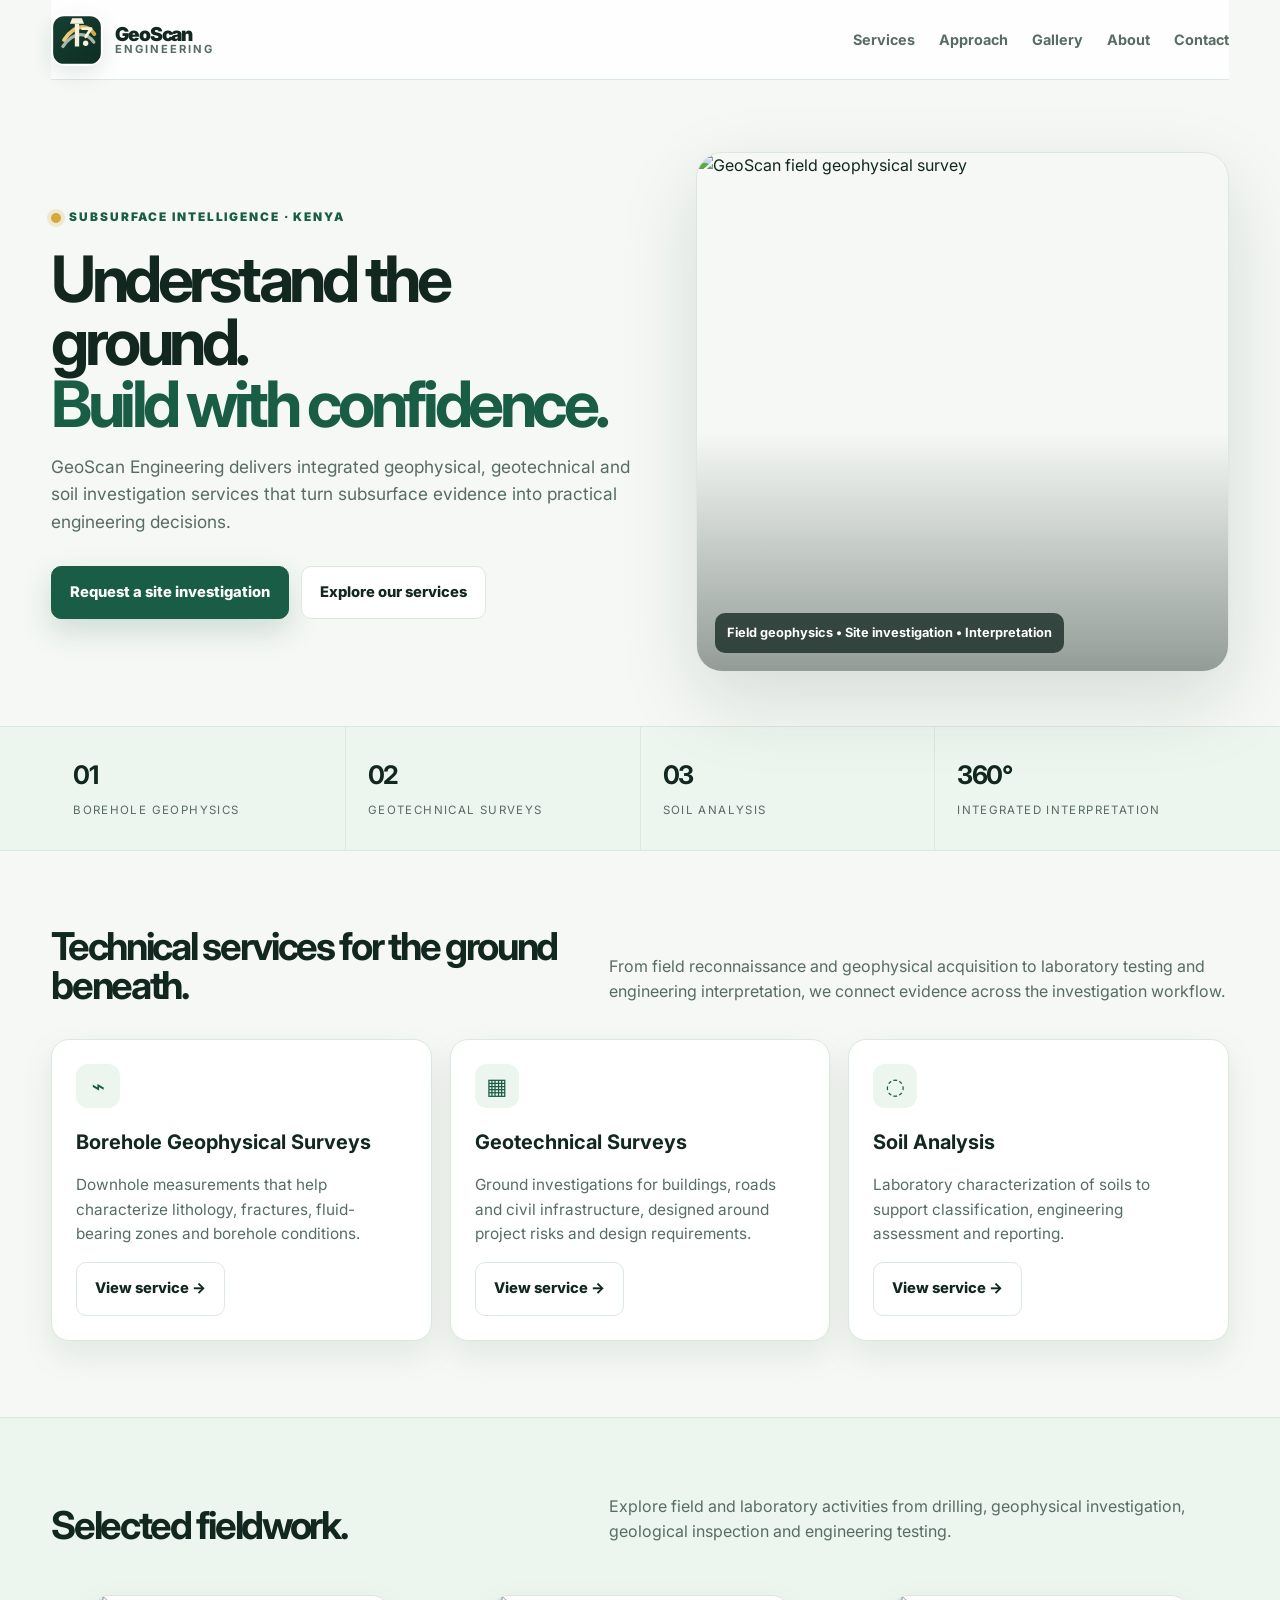
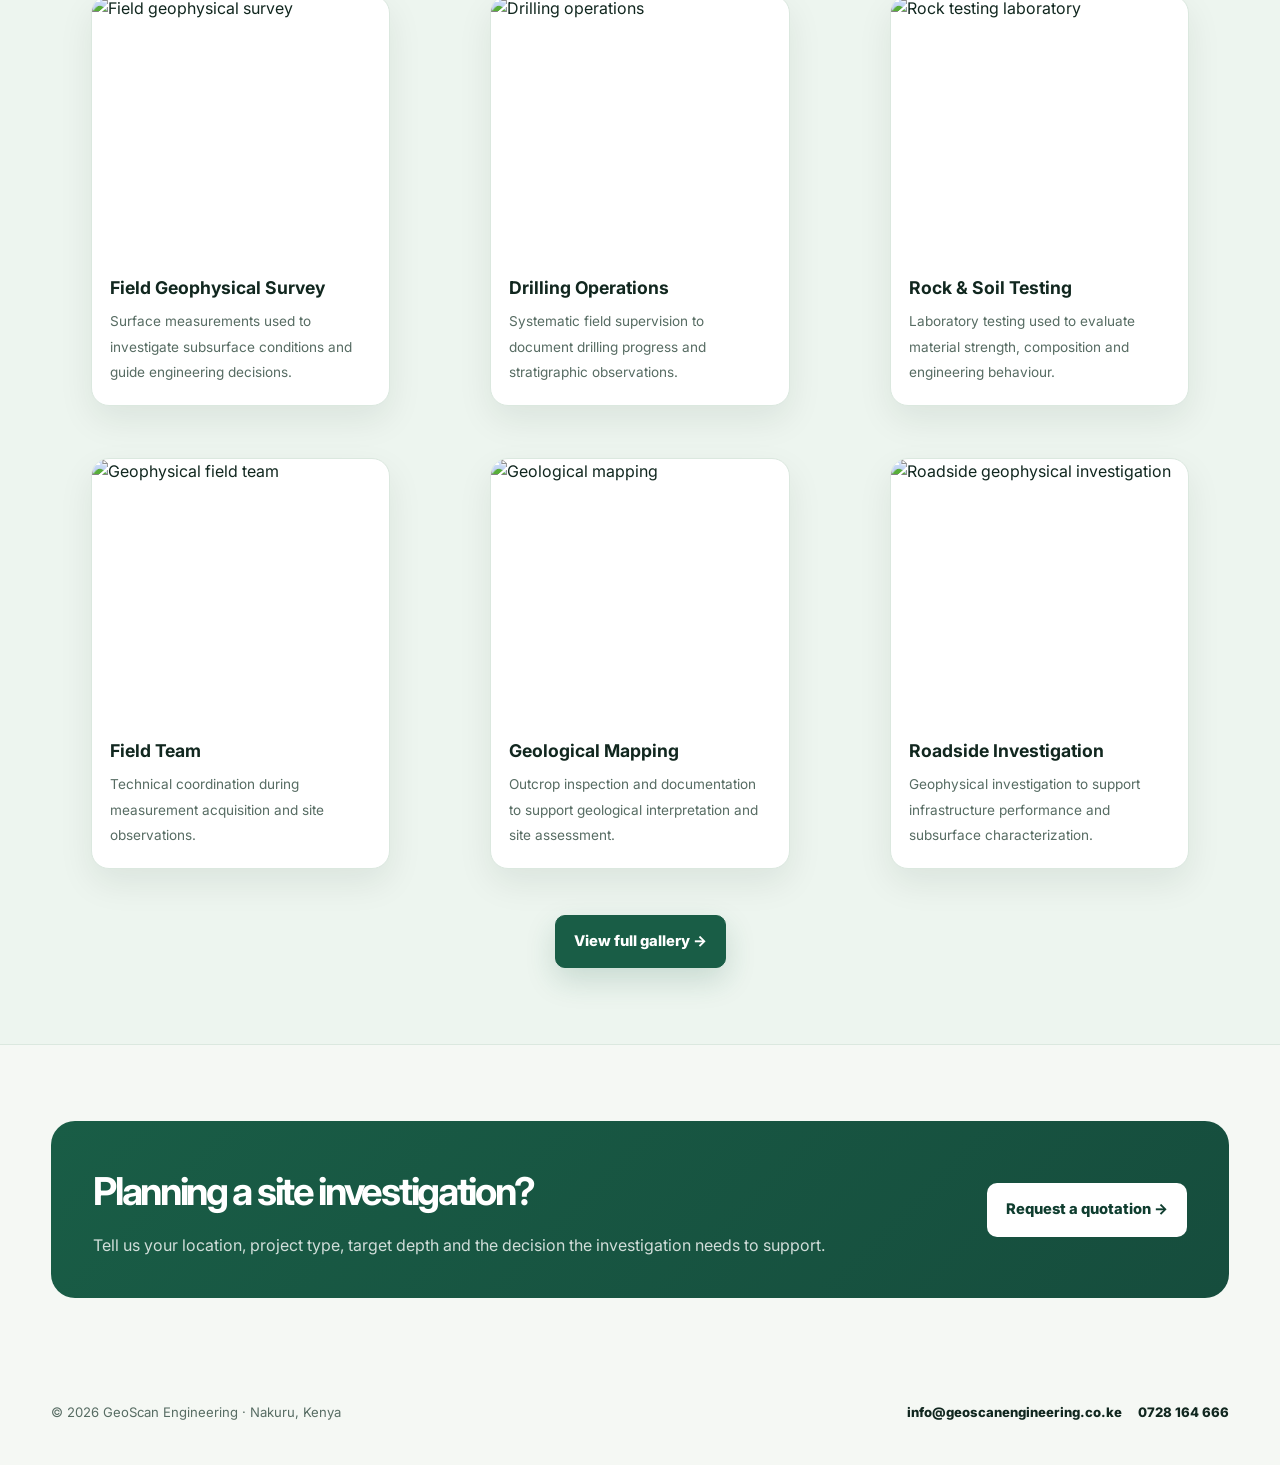
==== index.html @ 9a78da8c "Create GeoScan Engineering static site and Cloudflare-ready assets using the provided site structure" ====
<!doctype html>
<html lang="en">
  <head>
    <meta charset="utf-8" />
    <meta name="viewport" content="width=device-width, initial-scale=1" />
    <meta name="description" content="GeoScan Engineering provides geophysical, geotechnical and soil investigation services across Kenya." />
    <title>GeoScan Engineering | Nakuru, Kenya</title>
    <link rel="icon" type="image/svg+xml" href="assets/favicon.svg" />
    <link rel="stylesheet" href="style.css" />
  </head>
  <body>
    <header class="container nav">
      <a class="brand" href="index.html" aria-label="GeoScan Engineering home">
        <img class="brand-mark" src="assets/logo-mark.svg" alt="GeoScan Engineering" />
        <div class="brand-text">
          <span class="brand-name">GeoScan</span>
          <span class="brand-sub">Engineering</span>
        </div>
      </a>
      <nav class="links" aria-label="Main navigation">
        <a href="services.html">Services</a>
        <a href="approach.html">Approach</a>
        <a href="gallery.html">Gallery</a>
        <a href="about.html">About</a>
        <a href="contact.html">Contact</a>
      </nav>
    </header>

    <main>
      <section class="container hero">
        <div class="hero-copy">
          <div class="eyebrow"><span class="dot"></span> Subsurface intelligence · Kenya</div>
          <h1>Understand the ground.<br /><span>Build with confidence.</span></h1>
          <p class="lead">GeoScan Engineering delivers integrated geophysical, geotechnical and soil investigation services that turn subsurface evidence into practical engineering decisions.</p>
          <div class="actions">
            <a class="btn primary" href="contact.html">Request a site investigation</a>
            <a class="btn secondary" href="services.html">Explore our services</a>
          </div>
        </div>

        <div class="hero-photo">
          <img src="images/terrain-survey.svg" alt="GeoScan field geophysical survey" />
          <div class="hero-label">Field geophysics • Site investigation • Interpretation</div>
        </div>
      </section>

      <div class="band">
        <div class="container metrics">
          <div class="metric"><strong>01</strong><span>Borehole geophysics</span></div>
          <div class="metric"><strong>02</strong><span>Geotechnical surveys</span></div>
          <div class="metric"><strong>03</strong><span>Soil analysis</span></div>
          <div class="metric"><strong>360°</strong><span>Integrated interpretation</span></div>
        </div>
      </div>

      <section class="container">
        <div class="section-head">
          <h2>Technical services for the ground beneath.</h2>
          <p>From field reconnaissance and geophysical acquisition to laboratory testing and engineering interpretation, we connect evidence across the investigation workflow.</p>
        </div>
        <div class="cards">
          <article class="card">
            <div class="icon">⌁</div>
            <h3>Borehole Geophysical Surveys</h3>
            <p>Downhole measurements that help characterize lithology, fractures, fluid-bearing zones and borehole conditions.</p>
            <a class="btn secondary" href="services.html">View service →</a>
          </article>

          <article class="card">
            <div class="icon">▦</div>
            <h3>Geotechnical Surveys</h3>
            <p>Ground investigations for buildings, roads and civil infrastructure, designed around project risks and design requirements.</p>
            <a class="btn secondary" href="services.html">View service →</a>
          </article>

          <article class="card">
            <div class="icon">◌</div>
            <h3>Soil Analysis</h3>
            <p>Laboratory characterization of soils to support classification, engineering assessment and reporting.</p>
            <a class="btn secondary" href="services.html">View service →</a>
          </article>
        </div>
      </section>

      <section class="band">
        <div class="container">
          <div class="section-head">
            <h2>Selected fieldwork.</h2>
            <p>Explore field and laboratory activities from drilling, geophysical investigation, geological inspection and engineering testing.</p>
          </div>

          <div class="gallery-grid">
            <figure class="gallery-card">
              <img src="images/terrain-survey.svg" alt="Field geophysical survey" loading="lazy" />
              <figcaption>
                <strong>Field Geophysical Survey</strong>
                <span>Surface measurements used to investigate subsurface conditions and guide engineering decisions.</span>
              </figcaption>
            </figure>

            <figure class="gallery-card">
              <img src="images/drilling-rig.svg" alt="Drilling operations" loading="lazy" />
              <figcaption>
                <strong>Drilling Operations</strong>
                <span>Systematic field supervision to document drilling progress and stratigraphic observations.</span>
              </figcaption>
            </figure>

            <figure class="gallery-card">
              <img src="images/lab-test.svg" alt="Rock testing laboratory" loading="lazy" />
              <figcaption>
                <strong>Rock & Soil Testing</strong>
                <span>Laboratory testing used to evaluate material strength, composition and engineering behaviour.</span>
              </figcaption>
            </figure>

            <figure class="gallery-card">
              <img src="images/field-team.svg" alt="Geophysical field team" loading="lazy" />
              <figcaption>
                <strong>Field Team</strong>
                <span>Technical coordination during measurement acquisition and site observations.</span>
              </figcaption>
            </figure>

            <figure class="gallery-card">
              <img src="images/geological-mapping.svg" alt="Geological mapping" loading="lazy" />
              <figcaption>
                <strong>Geological Mapping</strong>
                <span>Outcrop inspection and documentation to support geological interpretation and site assessment.</span>
              </figcaption>
            </figure>

            <figure class="gallery-card">
              <img src="images/road-investigation.svg" alt="Roadside geophysical investigation" loading="lazy" />
              <figcaption>
                <strong>Roadside Investigation</strong>
                <span>Geophysical investigation to support infrastructure performance and subsurface characterization.</span>
              </figcaption>
            </figure>
          </div>

          <div class="actions center">
            <a class="btn primary" href="gallery.html">View full gallery →</a>
          </div>
        </div>
      </section>

      <section class="container">
        <div class="cta">
          <div>
            <h2>Planning a site investigation?</h2>
            <p>Tell us your location, project type, target depth and the decision the investigation needs to support.</p>
          </div>
          <a class="btn light" href="mailto:info@geoscanengineering.co.ke">Request a quotation →</a>
        </div>
      </section>
    </main>

    <footer class="container footer">
      <div>© 2026 GeoScan Engineering · Nakuru, Kenya</div>
      <div class="contact">
        <a href="mailto:info@geoscanengineering.co.ke">info@geoscanengineering.co.ke</a>
        <a href="tel:+254728164666">0728 164 666</a>
      </div>
    </footer>
  </body>
</html>
---- style.css ----
@import url('https://fonts.googleapis.com/css2?family=Inter:wght@400;500;600;700;800;900&display=swap');

:root {
  --bg: #f5f8f4;
  --surface: #ffffff;
  --surface-2: #edf5ef;
  --text: #11271f;
  --muted: #576c63;
  --line: #dbe8df;
  --accent: #195d46;
  --accent-dark: #0f3d2f;
  --accent-soft: #dfeedc;
  --gold: #d7a93c;
  --shadow: rgba(17, 39, 31, 0.08);
}

* { box-sizing: border-box; }
html { scroll-behavior: smooth; }
body {
  margin: 0;
  background: var(--bg);
  color: var(--text);
  font-family: 'Inter', ui-sans-serif, system-ui, -apple-system, BlinkMacSystemFont, 'Segoe UI', sans-serif;
  line-height: 1.6;
}

a { color: inherit; }
img { max-width: 100%; display: block; }

.container {
  width: min(1180px, 92%);
  margin: 0 auto;
}

.nav {
  min-height: 80px;
  display: flex;
  align-items: center;
  justify-content: space-between;
  gap: 20px;
  border-bottom: 1px solid var(--line);
  background: rgba(255, 255, 255, 0.85);
  backdrop-filter: blur(12px);
  position: sticky;
  top: 0;
  z-index: 20;
}

.brand {
  display: inline-flex;
  align-items: center;
  gap: 12px;
  text-decoration: none;
}

.brand-mark {
  width: 52px;
  height: 52px;
  border-radius: 14px;
  box-shadow: 0 8px 20px rgba(25, 93, 70, 0.12);
}

.brand-text {
  display: flex;
  flex-direction: column;
  line-height: 1.05;
}

.brand-name {
  font-size: 1.2rem;
  font-weight: 900;
  letter-spacing: -0.06em;
}

.brand-sub {
  font-size: 0.7rem;
  font-weight: 700;
  letter-spacing: 0.18em;
  text-transform: uppercase;
  color: var(--muted);
}

.links {
  display: flex;
  flex-wrap: wrap;
  gap: 24px;
  align-items: center;
}

.links a {
  color: var(--muted);
  text-decoration: none;
  font-size: 0.9rem;
  font-weight: 700;
  transition: color 0.18s ease;
}

.links a:hover,
.links a.active {
  color: var(--accent);
}

.hero,
.page-hero {
  display: grid;
  align-items: center;
  min-height: 620px;
  padding: 72px 0 54px;
}

.hero {
  grid-template-columns: 1.05fr 0.95fr;
  gap: 56px;
}

.page-hero {
  padding-bottom: 20px;
  min-height: auto;
}

.eyebrow {
  display: inline-flex;
  align-items: center;
  gap: 8px;
  color: var(--accent);
  font-size: 0.74rem;
  font-weight: 900;
  letter-spacing: 0.16em;
  text-transform: uppercase;
}

.dot {
  width: 10px;
  height: 10px;
  border-radius: 50%;
  background: var(--gold);
  box-shadow: 0 0 0 4px rgba(215, 169, 60, 0.2);
}

h1 {
  margin: 18px 0 18px;
  font-size: clamp(2.8rem, 5vw, 5rem);
  line-height: 0.97;
  letter-spacing: -0.07em;
  max-width: 760px;
}

h1 span {
  color: var(--accent);
}

.lead,
.page-hero p {
  color: var(--muted);
  font-size: 1.08rem;
  max-width: 700px;
}

.actions {
  display: flex;
  flex-wrap: wrap;
  gap: 12px;
  margin-top: 30px;
}

.center {
  justify-content: center;
}

.btn {
  display: inline-flex;
  align-items: center;
  justify-content: center;
  padding: 14px 18px;
  border-radius: 10px;
  text-decoration: none;
  font-size: 0.92rem;
  font-weight: 800;
  border: 1px solid var(--line);
  transition: transform 0.18s ease, box-shadow 0.18s ease;
}

.btn:hover {
  transform: translateY(-1px);
}

.btn.primary {
  background: var(--accent);
  color: white;
  border-color: var(--accent);
  box-shadow: 0 12px 30px rgba(25, 93, 70, 0.18);
}

.btn.secondary {
  background: var(--surface);
  color: var(--text);
}

.btn.light {
  background: #fff;
  color: var(--accent-dark);
  border-color: rgba(255,255,255,0.3);
}

.hero-photo {
  position: relative;
  min-height: 520px;
  border-radius: 26px;
  overflow: hidden;
  border: 1px solid var(--line);
  box-shadow: 0 28px 80px rgba(17, 39, 31, 0.13);
}

.hero-photo img {
  width: 100%;
  height: 100%;
  object-fit: cover;
}

.hero-photo::after {
  content: "";
  position: absolute;
  inset: 0;
  background: linear-gradient(180deg, transparent 54%, rgba(11, 30, 24, 0.42));
}

.hero-label {
  position: absolute;
  left: 18px;
  bottom: 18px;
  z-index: 1;
  background: rgba(11, 30, 24, 0.72);
  color: white;
  padding: 10px 12px;
  border-radius: 10px;
  font-size: 0.8rem;
  font-weight: 700;
}

.band {
  background: var(--surface-2);
  border-top: 1px solid var(--line);
  border-bottom: 1px solid var(--line);
}

.metrics {
  display: grid;
  grid-template-columns: repeat(4, minmax(0, 1fr));
  gap: 1px;
  background: var(--line);
}

.metric {
  background: var(--surface-2);
  padding: 28px 22px;
}

.metric strong {
  display: block;
  font-size: clamp(1.5rem, 2vw, 2rem);
  letter-spacing: -0.06em;
}

.metric span {
  color: var(--muted);
  font-size: 0.72rem;
  letter-spacing: 0.12em;
  text-transform: uppercase;
}

section {
  padding: 76px 0;
}

.section-head {
  display: flex;
  justify-content: space-between;
  align-items: end;
  gap: 30px;
  margin-bottom: 34px;
}

.section-head h2 {
  margin: 0;
  font-size: clamp(2rem, 3vw, 3rem);
  line-height: 1.02;
  letter-spacing: -0.06em;
}

.section-head p {
  margin: 0;
  max-width: 620px;
  color: var(--muted);
}

.cards {
  display: grid;
  grid-template-columns: repeat(3, minmax(0, 1fr));
  gap: 18px;
}

.card {
  background: var(--surface);
  border: 1px solid var(--line);
  border-radius: 18px;
  padding: 24px;
  box-shadow: 0 14px 35px var(--shadow);
}

.card h3 {
  margin: 0 0 10px;
  font-size: 1.25rem;
}

.card p,
.card li {
  color: var(--muted);
  font-size: 0.96rem;
}

.card ul {
  margin: 14px 0 0;
  padding-left: 18px;
}

.card li + li {
  margin-top: 8px;
}

.icon {
  width: 44px;
  height: 44px;
  border-radius: 12px;
  display: grid;
  place-items: center;
  background: var(--surface-2);
  color: var(--accent);
  font-size: 1.4rem;
  font-weight: 900;
  margin-bottom: 18px;
}

.process {
  display: grid;
  grid-template-columns: repeat(4, minmax(0, 1fr));
  gap: 18px;
}

.four-wide {
  grid-template-columns: repeat(4, minmax(0, 1fr));
}

.step {
  border-top: 2px solid var(--accent);
  padding-top: 16px;
}

.step b {
  color: var(--accent);
  font-size: 0.76rem;
  letter-spacing: 0.12em;
}

.step h4 {
  margin: 10px 0 8px;
  font-size: 1.2rem;
}

.step p {
  margin: 0;
  color: var(--muted);
  font-size: 0.92rem;
}

.gallery-grid {
  display: grid;
  grid-template-columns: repeat(3, minmax(0, 1fr));
  gap: 20px;
}

.gallery-card {
  background: var(--surface);
  border: 1px solid var(--line);
  border-radius: 18px;
  overflow: hidden;
  box-shadow: 0 14px 35px var(--shadow);
}

.gallery-card img {
  width: 100%;
  height: 260px;
  object-fit: cover;
}

.gallery-card figcaption {
  padding: 18px 18px 20px;
}

.gallery-card strong {
  display: block;
  margin-bottom: 6px;
  font-size: 1.1rem;
}

.gallery-card span {
  color: var(--muted);
  font-size: 0.85rem;
}

.cta {
  background: linear-gradient(135deg, var(--accent) 0%, #164d3d 100%);
  color: white;
  border-radius: 24px;
  padding: 40px 42px;
  display: flex;
  align-items: center;
  justify-content: space-between;
  gap: 30px;
}

.cta h2 {
  margin: 0;
  font-size: clamp(2rem, 3vw, 3rem);
  letter-spacing: -0.06em;
}

.cta p {
  margin: 10px 0 0;
  color: rgba(255,255,255,0.8);
}

.footer {
  display: flex;
  align-items: center;
  justify-content: space-between;
  gap: 20px;
  padding: 28px 0 42px;
  color: var(--muted);
  font-size: 0.82rem;
}

.contact {
  display: flex;
  flex-wrap: wrap;
  gap: 16px;
}

.contact a {
  text-decoration: none;
  color: var(--text);
  font-weight: 800;
}

.page-hero h1 {
  font-size: clamp(2.5rem, 4.4vw, 4.5rem);
}

.slideshow {
  background: var(--surface);
  border: 1px solid var(--line);
  border-radius: 24px;
  padding: 18px;
  box-shadow: 0 18px 55px rgba(17, 39, 31, 0.08);
}

.slide-frame {
  position: relative;
  overflow: hidden;
  border-radius: 20px;
  background: var(--surface-2);
  min-height: 520px;
}

.slide-frame img {
  width: 100%;
  height: 620px;
  object-fit: cover;
  transition: opacity 0.45s ease, transform 0.6s ease;
}

.slide-frame.fade img {
  opacity: 0.14;
  transform: scale(1.02);
}

.slide-caption {
  text-align: center;
  padding: 20px 8px 8px;
}

.slide-caption h2 {
  margin: 0 0 8px;
  font-size: clamp(1.7rem, 2.6vw, 2.3rem);
  letter-spacing: -0.05em;
}

.slide-caption p {
  margin: 0 auto;
  max-width: 800px;
  color: var(--muted);
}

.slide-controls {
  display: flex;
  justify-content: center;
  gap: 12px;
  margin-top: 18px;
}

.circle-btn {
  width: 46px;
  height: 46px;
  border: 1px solid var(--line);
  border-radius: 999px;
  background: var(--surface);
  cursor: pointer;
  font-size: 1.2rem;
}

.circle-btn:hover {
  border-color: var(--accent);
  color: var(--accent);
}

.dots {
  display: flex;
  justify-content: center;
  gap: 8px;
  margin-top: 16px;
}

.dotnav {
  width: 9px;
  height: 9px;
  border: 0;
  padding: 0;
  background: #bfd1c7;
  border-radius: 50%;
  cursor: pointer;
}

.dotnav.active {
  background: var(--accent);
  transform: scale(1.2);
}

.contact-cards .card {
  display: flex;
  flex-direction: column;
  justify-content: center;
}

@media (max-width: 900px) {
  .hero {
    grid-template-columns: 1fr;
  }

  .cards,
  .gallery-grid,
  .process,
  .metrics {
    grid-template-columns: repeat(2, minmax(0, 1fr));
  }

  .section-head {
    display: block;
  }

  .section-head p {
    margin-top: 12px;
  }
}

@media (max-width: 650px) {
  .links {
    display: none;
  }

  .hero,
  .page-hero,
  section {
    padding-top: 48px;
  }

  .cards,
  .gallery-grid,
  .process,
  .metrics {
    grid-template-columns: 1fr;
  }

  .cta {
    display: block;
  }

  .cta .btn {
    margin-top: 20px;
  }

  .footer {
    display: block;
  }

  .contact {
    margin-top: 10px;
  }

  .slide-frame img {
    height: 440px;
  }
}
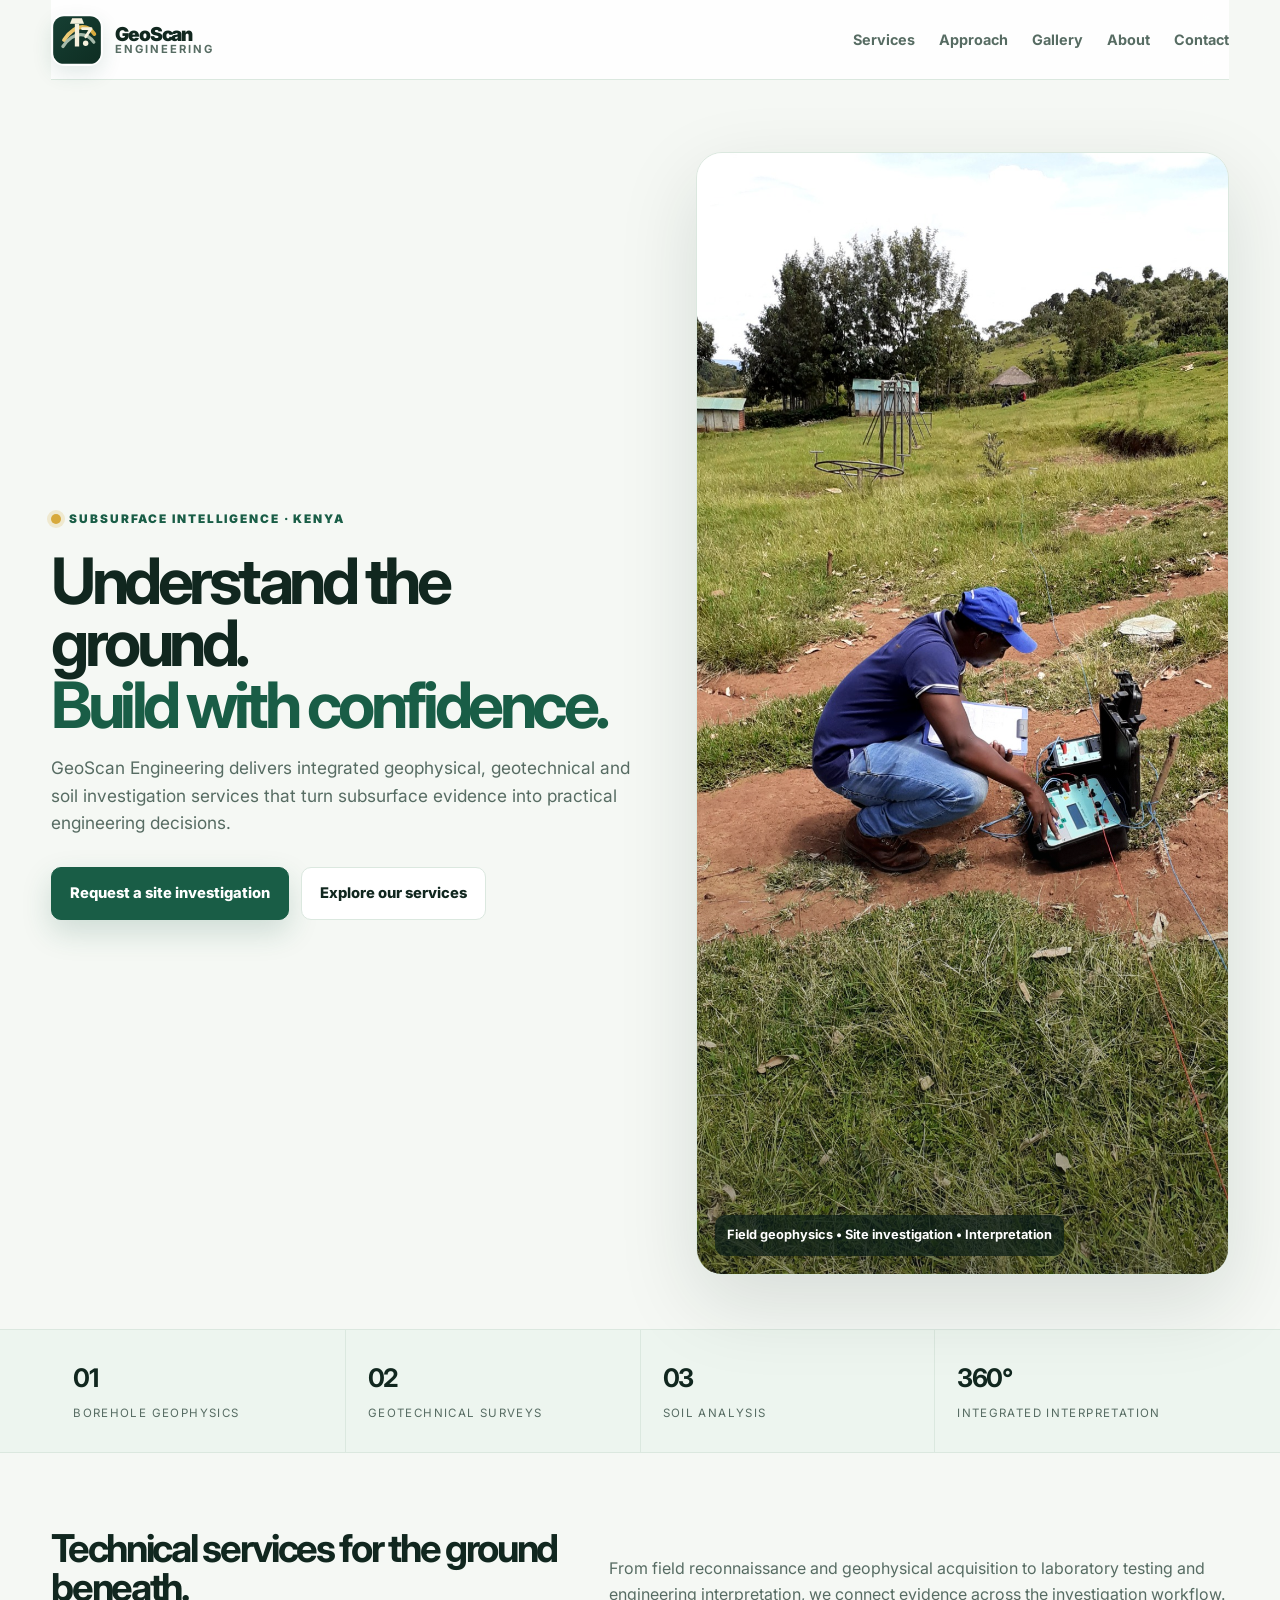
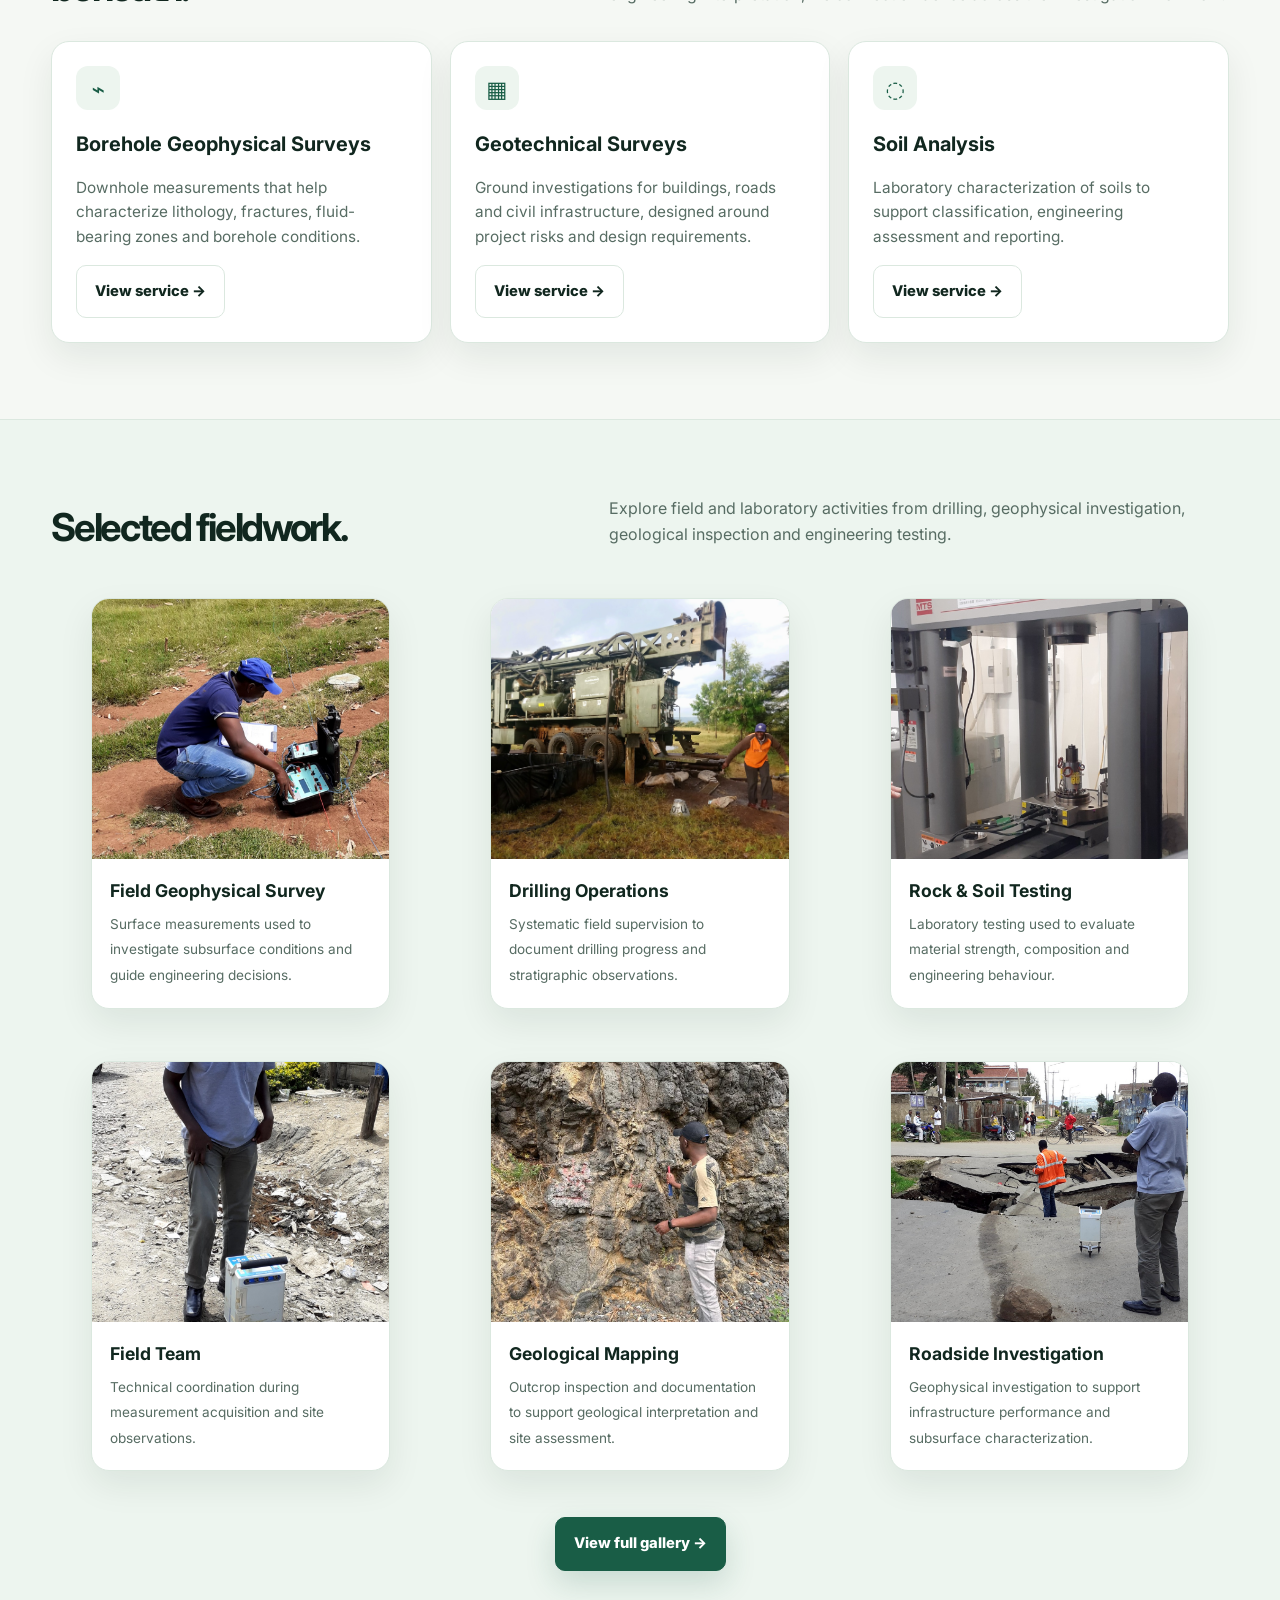
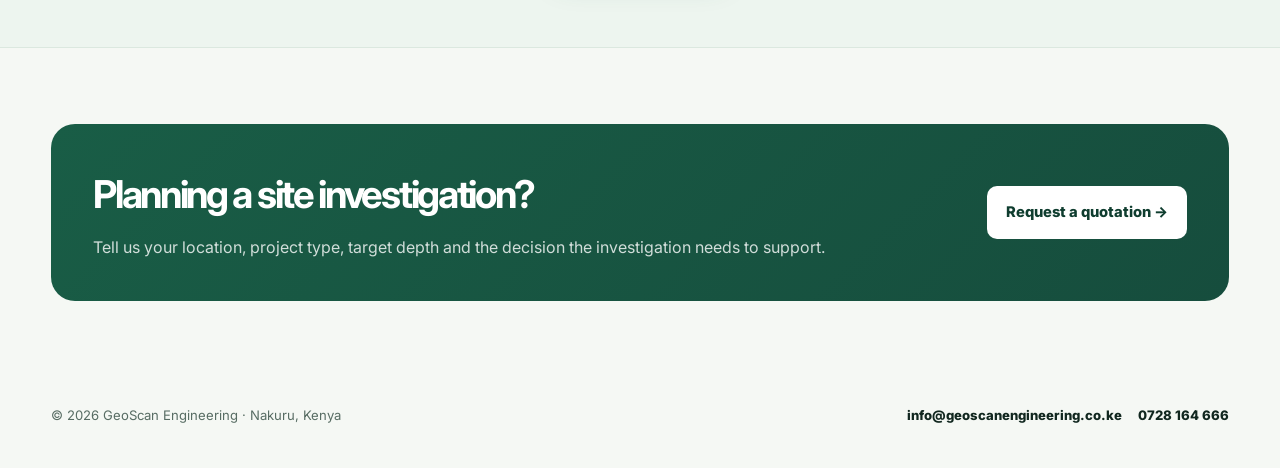
==== commit 7d4f4f27: "Fix homepage image paths to use existing repository assets" ====
--- a/index.html
+++ b/index.html
@@ -39,7 +39,7 @@
         </div>
 
         <div class="hero-photo">
-          <img src="images/terrain-survey.svg" alt="GeoScan field geophysical survey" />
+          <img src="field-geophysical-survey.jpg" alt="GeoScan field geophysical survey" />
           <div class="hero-label">Field geophysics • Site investigation • Interpretation</div>
         </div>
       </section>
@@ -91,7 +91,7 @@
 
           <div class="gallery-grid">
             <figure class="gallery-card">
-              <img src="images/terrain-survey.svg" alt="Field geophysical survey" loading="lazy" />
+              <img src="field-geophysical-survey.jpg" alt="Field geophysical survey" loading="lazy" />
               <figcaption>
                 <strong>Field Geophysical Survey</strong>
                 <span>Surface measurements used to investigate subsurface conditions and guide engineering decisions.</span>
@@ -99,7 +99,7 @@
             </figure>
 
             <figure class="gallery-card">
-              <img src="images/drilling-rig.svg" alt="Drilling operations" loading="lazy" />
+              <img src="drilling-rig-site-operations.jpg" alt="Drilling operations" loading="lazy" />
               <figcaption>
                 <strong>Drilling Operations</strong>
                 <span>Systematic field supervision to document drilling progress and stratigraphic observations.</span>
@@ -107,7 +107,7 @@
             </figure>
 
             <figure class="gallery-card">
-              <img src="images/lab-test.svg" alt="Rock testing laboratory" loading="lazy" />
+              <img src="rock-testing-laboratory.jpg" alt="Rock testing laboratory" loading="lazy" />
               <figcaption>
                 <strong>Rock & Soil Testing</strong>
                 <span>Laboratory testing used to evaluate material strength, composition and engineering behaviour.</span>
@@ -115,7 +115,7 @@
             </figure>
 
             <figure class="gallery-card">
-              <img src="images/field-team.svg" alt="Geophysical field team" loading="lazy" />
+              <img src="urban-geophysical-investigation.jpg" alt="Geophysical field team" loading="lazy" />
               <figcaption>
                 <strong>Field Team</strong>
                 <span>Technical coordination during measurement acquisition and site observations.</span>
@@ -123,7 +123,7 @@
             </figure>
 
             <figure class="gallery-card">
-              <img src="images/geological-mapping.svg" alt="Geological mapping" loading="lazy" />
+              <img src="outcrop-geological-mapping.jpg" alt="Geological mapping" loading="lazy" />
               <figcaption>
                 <strong>Geological Mapping</strong>
                 <span>Outcrop inspection and documentation to support geological interpretation and site assessment.</span>
@@ -131,7 +131,7 @@
             </figure>
 
             <figure class="gallery-card">
-              <img src="images/road-investigation.svg" alt="Roadside geophysical investigation" loading="lazy" />
+              <img src="roadside-geophysical-investigation.jpg" alt="Roadside geophysical investigation" loading="lazy" />
               <figcaption>
                 <strong>Roadside Investigation</strong>
                 <span>Geophysical investigation to support infrastructure performance and subsurface characterization.</span>
